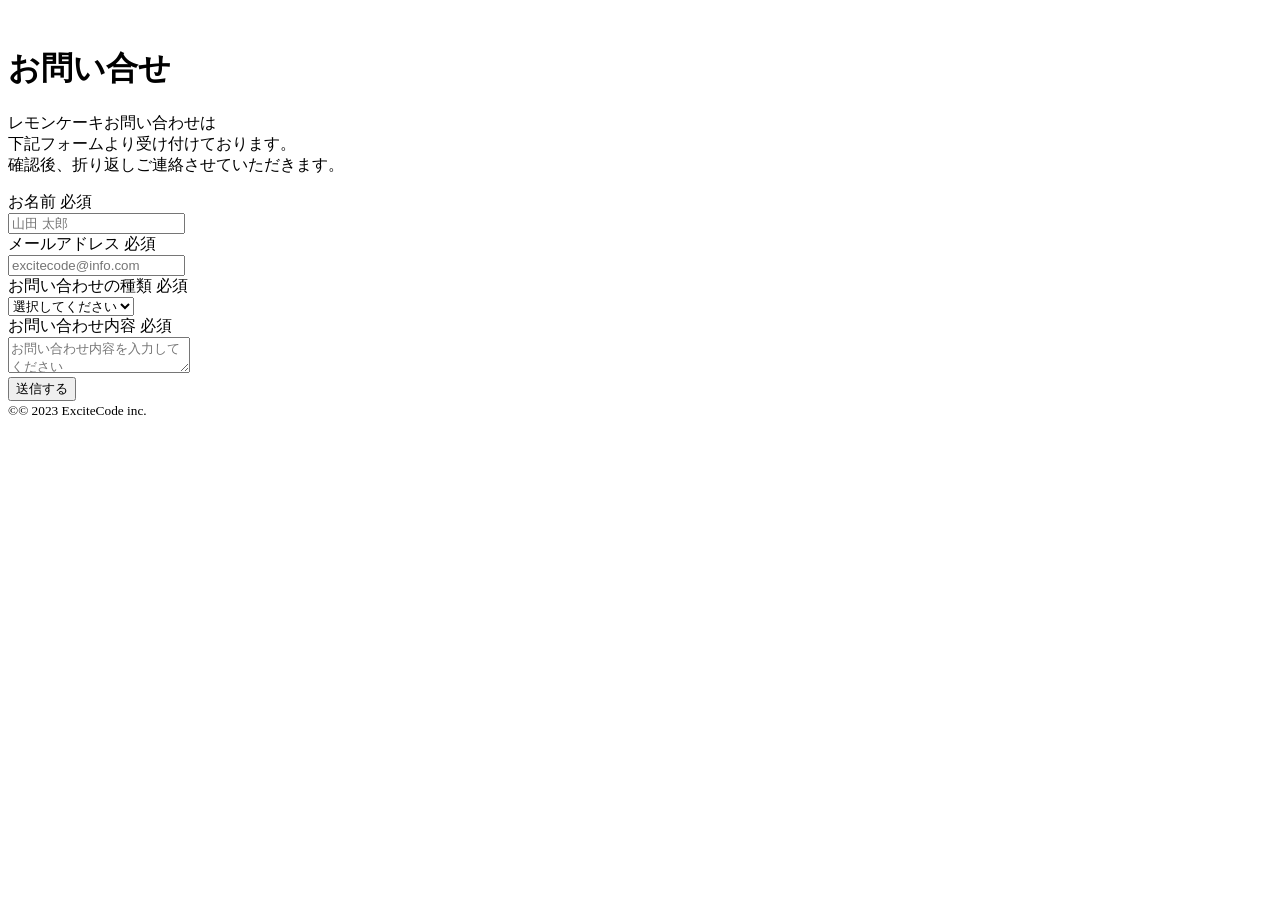
==== index.html @ ee91a526 "3/11" ====
<!DOCTYPE html>
<html lang="ja">
  <head>
    <meta name="robots" content="noindex,nofollow" />
    <meta charset="UTF-8" />
    <meta name="viewport" content="width=device-width,initial-scale=1.0" />
    <meta name="format-detection" content="telephone=no" />
    <!-- meta情報 -->
    <title>レモンケーキ | お問い合わせ</title>
    <meta
      name="description"
      content="お問い合わせはこちらから行うことができます。商品やサービスに関するご質問、ご提案、その他何でもお気軽にご連絡ください。"
    />
    <meta name="keywords" content="" />
    <!-- ogp -->
    <meta property="og:title" content="レモンケーキ | お問い合わせ" />
    <meta property="og:type" content="website" />
    <meta property="og:url" content="http://hogehoge.com/" />
    <meta
      property="og:image"
      content="http://hogehoge.com/images/ogp-img.jpg"
    />
    <meta property="og:site_name" content="Lemon cake" />
    <meta
      property="og:description"
      content="お問い合わせはこちらから行うことができます。商品やサービスに関するご質問、ご提案、その他何でもお気軽にご連絡ください。"
    />
    <meta name="twitter:card" content="summary" />
    <!-- ファビコン -->
    <link rel="icon" href="./images/favicon 2.ico" />

    <!-- Google Fonts -->
    <link rel="preconnect" href="https://fonts.googleapis.com" />
    <link rel="preconnect" href="https://fonts.gstatic.com" crossorigin />
    <link
      href="https://fonts.googleapis.com/css2?family=Noto+Sans+JP:wght@400;500;700&display=swap"
      rel="stylesheet"
    />

    <!-- ファーストビューの背景画像を先に読み込む -->
    <link rel="preload" as="image" href="./images/fv-img.jpg" />
    <link rel="preload" as="image" href="./images/fv-img-sp.jpg" />

    <!-- css -->
    <link rel="stylesheet" href="./sass/style.css" />

    <!-- JavaScript -->
    <script
      src="https://code.jquery.com/jquery-3.6.1.min.js"
      integrity="sha256-o88AwQnZB+VDvE9tvIXrMQaPlFFSUTR+nldQm1LuPXQ="
      crossorigin="anonymous"
      defer
    ></script>
    <script src="/js/script.js" defer></script>
  </head>

  <body>
    <header class="header">
      <img
        src="./images/アイコンlogo.png"
        alt=""
        class="header__logo"
        loading="lazy"
      />
    </header>

    <main>
      <!-- Fv -->
      <div class="fv">
        <h1 class="fv__title">お問い合せ</h1>
      </div>

      <!-- お問い合せ -->
      <div class="contact">
        <div class="contact__inner">
          <p class="contact__text">
            レモンケーキお問い合わせは<br />
            下記フォームより受け付けております。<br />
            確認後、折り返しご連絡させていただきます。
          </p>
         <form class="contact__form">
            <div class="contact__item">
              <div class="contact__label">
                <label for="name" class="contact__label-text">お名前</label>
                <span class="contact__required">必須</span>
              </div>
              <input
                type="text"
                id="name"
                class="contact__input"
                placeholder="山田 太郎"
                required
              />
            </div>
            <div class="contact__item">
              <div class="contact__label">
                <label for="mail" class="contact__label-text"
                  > メールアドレス</label
                >
                <span class="contact__required">必須</span>
              </div>
              <input
                type="email"
                id="mail"
                class="contact__input"
                placeholder="excitecode@info.com"
                required
              />
            </div>
            <div class="contact__item">
              <div class="contact__label">
                <label for="type" class="contact__label-text"
                  >お問い合わせの種類</label
                >
                <span class="contact__required">必須</span>
              </div>
              <div class="contact__select-wrap">
                <select class="contact__select" id="type" required>
                  <option value="">選択してください</option>
                  <option value="資料請求"></option>
                  <option value="サービスについて">サービスについて</option>
                  <option value="その他">その他</option>
                </select>
              </div>
              
            </div>
            <div class="contact__item">
              <div class="contact__label">
                <label for="contents" class="contact__label-text"
                  >お問い合わせ内容</label
                >
                <span class="contact__required">必須</span>
              </div>
              <textarea
                class="contact__textarea"
                id="contents"
                placeholder="お問い合わせ内容を入力してください"
                required
              ></textarea>
            </div>

            <button class="contact__button" type="submit">送信する</button>
          </form>
        </div>
      </div>
    </main>

    <footer class="footer">
      <small class="footer__copyright">©&copy; 2023 ExciteCode inc.</small>
    </footer>
  </body>
</html>
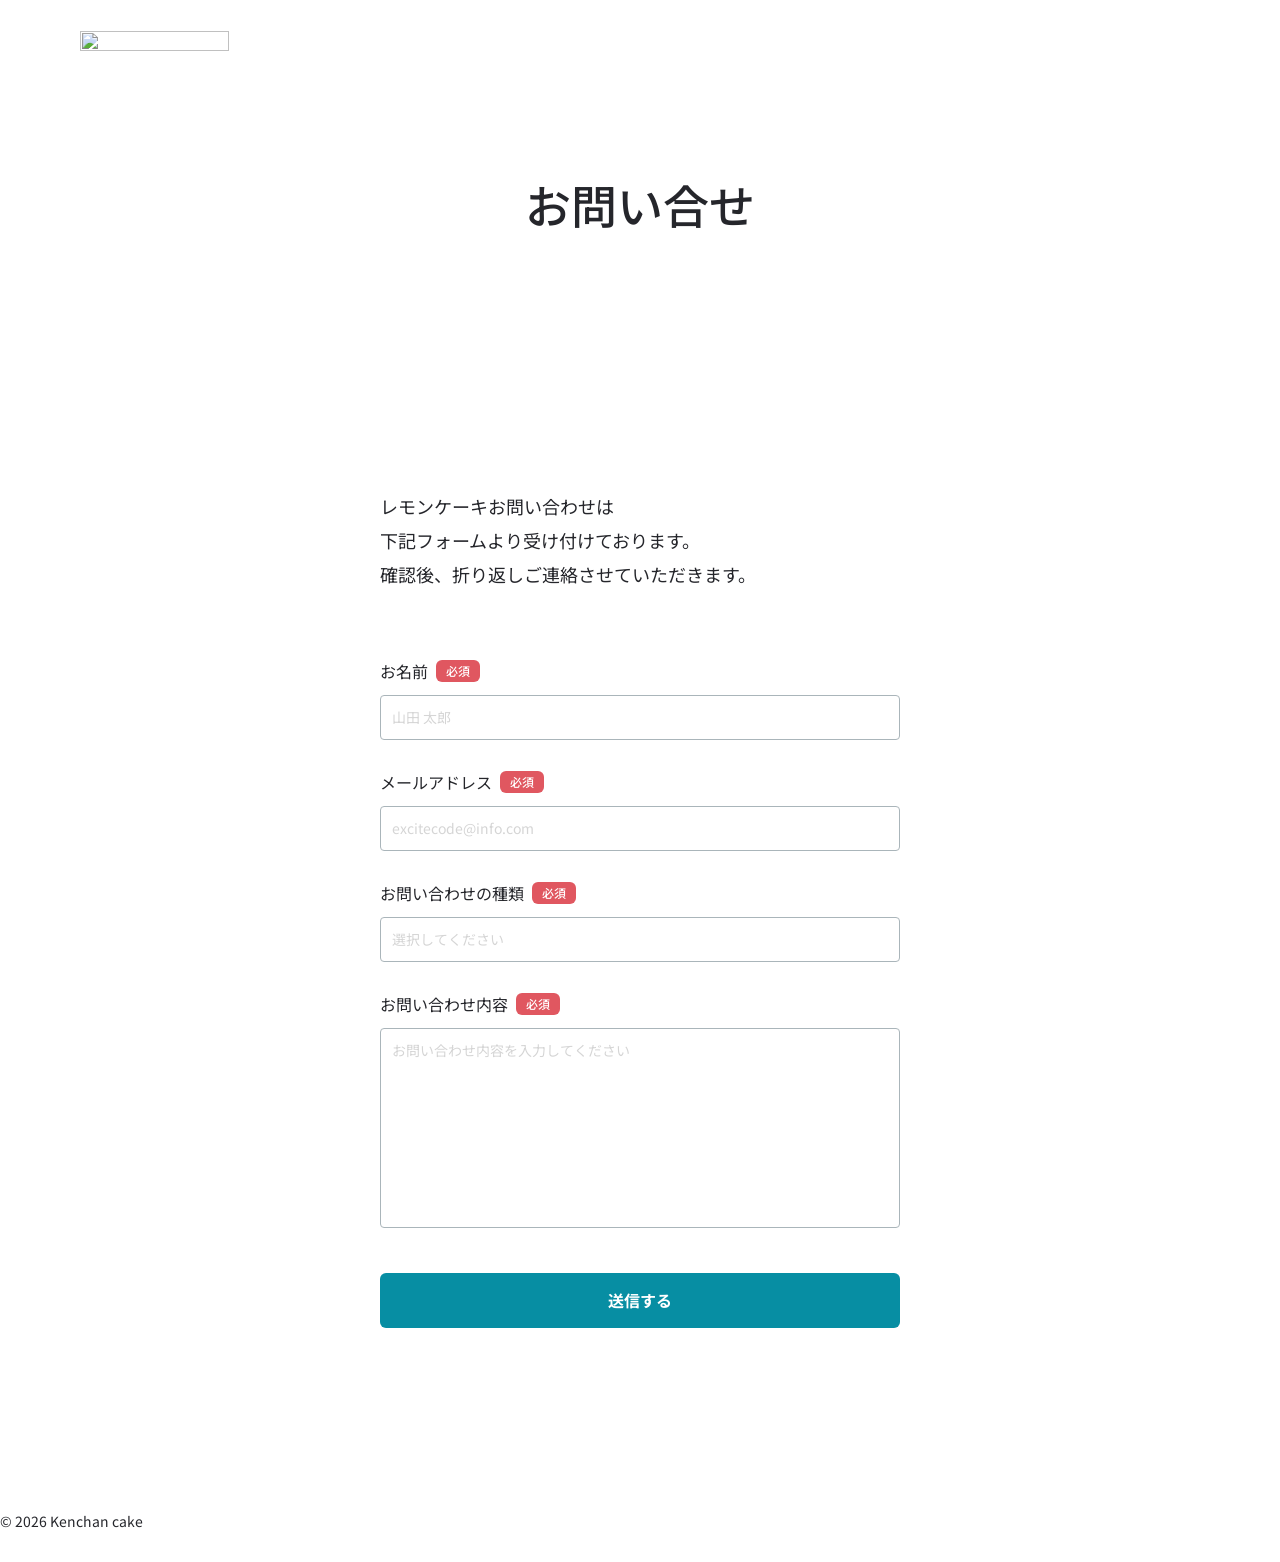
==== commit e9b33e8a: "3/13" ====
--- a/index.html
+++ b/index.html
@@ -146,7 +146,7 @@
     </main>
 
     <footer class="footer">
-      <small class="footer__copyright">©&copy; 2023 ExciteCode inc.</small>
+      <small class="footer__copyright">&copy; 2026 Kenchan cake</small>
     </footer>
   </body>
 </html>
--- a/sass/style.css
+++ b/sass/style.css
@@ -0,0 +1,411 @@
+@charset "UTF-8";
+html {
+  font-size: 16px;
+}
+
+body {
+  font-family: "Noto Sans JP", sans-serif;
+}
+
+a[href^="tel:"] {
+  pointer-events: none;
+}
+@media screen and (max-width: 768px) {
+  a[href^="tel:"] {
+    pointer-events: auto;
+  }
+}
+
+a {
+  transition: opacity 0.3s;
+}
+a:hover {
+  opacity: 0.7;
+}
+
+*,
+*::before,
+*::after {
+  box-sizing: border-box;
+}
+
+/* Remove default padding */
+ul,
+ol {
+  padding: 0;
+}
+
+/* Remove default margin */
+body,
+h1,
+h2,
+h3,
+h4,
+p,
+ul,
+ol,
+figure,
+blockquote,
+dl,
+dd {
+  margin: 0;
+}
+
+/* Set core root defaults */
+html {
+  scroll-behavior: smooth;
+}
+
+/* Set core body defaults */
+body {
+  min-height: 100vh;
+  text-rendering: optimizeSpeed;
+  line-height: 1.5;
+}
+
+/* Remove list styles on ul, ol elements with a class attribute */
+ul,
+ol {
+  list-style: none;
+}
+
+/* A elements that don't have a class get default styles */
+a:not([class]) {
+  -webkit-text-decoration-skip: ink;
+          text-decoration-skip-ink: auto;
+}
+
+a {
+  text-decoration: none;
+}
+
+/* Make images easier to work with */
+img {
+  max-width: 100%;
+  display: block;
+  width: 100%;
+}
+
+/* Natural flow and rhythm in articles by default */
+article > * + * {
+  margin-top: 1em;
+}
+
+/* Inherit fonts for inputs and buttons */
+input,
+button,
+textarea,
+select {
+  font: inherit;
+}
+
+/* Blur images when they have no alt attribute */
+img:not([alt]) {
+  filter: blur(10px);
+}
+
+/* フォームリセット */
+input,
+button,
+select,
+textarea {
+  -webkit-appearance: none;
+  -moz-appearance: none;
+  appearance: none;
+  background: transparent;
+  border: none;
+  border-radius: 0;
+  font: inherit;
+  outline: none;
+}
+
+textarea {
+  resize: vertical;
+}
+
+input[type=checkbox],
+input[type=radio] {
+  display: none;
+}
+
+input[type=submit],
+input[type=button],
+label,
+button,
+select {
+  cursor: pointer;
+}
+
+select::-ms-expand {
+  display: none;
+}
+
+.header {
+  position: absolute;
+  top: 0;
+  left: 0;
+  width: 100%;
+  padding: 31px 0 0 80px;
+}
+@media screen and (max-width: 768px) {
+  .header {
+    padding: 19px 0 0 10px;
+  }
+}
+
+.header__logo {
+  width: 149px;
+  aspect-ratio: 149/26;
+}
+@media screen and (max-width: 768px) {
+  .header__logo {
+    width: 103px;
+  }
+}
+
+.fv {
+  background-image: url(../images/FV-img.jpg);
+  background-size: contain;
+  aspect-ratio: 1440/460;
+  display: flex;
+  justify-content: center;
+  align-items: center;
+}
+@media screen and (max-width: 768px) {
+  .fv {
+    background-image: url(../images/FVimg-sp.jpg);
+    aspect-ratio: 375/360;
+  }
+}
+
+.fv__title {
+  font-size: 46px;
+  font-weight: 500;
+  color: #25262B;
+}
+@media screen and (max-width: 768px) {
+  .fv__title {
+    font-size: 28px;
+  }
+}
+
+.contact {
+  padding: 80px 0 180px;
+}
+@media screen and (max-width: 768px) {
+  .contact {
+    padding: 40px 0 80px;
+  }
+}
+
+.contact__inner {
+  max-width: 592px;
+  padding: 0 36px;
+  margin-inline: auto;
+}
+
+.contact__text {
+  font-size: 18px;
+  line-height: 1.889;
+  color: #25262B;
+}
+@media screen and (max-width: 768px) {
+  .contact__text {
+    font-size: 14px;
+  }
+}
+
+.contact__form {
+  margin-top: 68px;
+}
+@media screen and (max-width: 768px) {
+  .contact__form {
+    margin-top: 47px;
+  }
+}
+
+.contact__item:not(:first-child) {
+  margin-top: 30px;
+}
+@media screen and (max-width: 768px) {
+  .contact__item:not(:first-child) {
+    margin-top: 29px;
+  }
+}
+
+.contact__label {
+  display: flex;
+  align-items: center;
+}
+
+.contact__label-text {
+  font-size: 16px;
+  color: #25262B;
+}
+@media screen and (max-width: 768px) {
+  .contact__label-text {
+    font-size: 14px;
+  }
+}
+
+.contact__required {
+  font-size: 12px;
+  font-weight: 500;
+  color: #fff;
+  border-radius: 6px;
+  background-color: #E05760;
+  padding: 2px 10px;
+  margin-left: 8px;
+}
+@media screen and (max-width: 768px) {
+  .contact__required {
+    font-size: 10px;
+  }
+}
+
+.contact__input,
+.contact__select {
+  font-size: 14px;
+  color: #25262B;
+  border-radius: 4px;
+  border: 1px solid #AAB5BA;
+  margin-top: 12px;
+  padding: 11px;
+  width: 100%;
+}
+@media screen and (max-width: 768px) {
+  .contact__input,
+  .contact__select {
+    font-size: 13px;
+    padding: 8px;
+  }
+}
+
+.contact__select-wrap {
+  position: relative;
+}
+
+.contact__select-wrap::after {
+  position: absolute;
+  content: url(../images/icon-arrow.svg);
+  top: 19px;
+  right: 11px;
+}
+@media screen and (max-width: 768px) {
+  .contact__select-wrap::after {
+    top: 15px;
+    right: 8px;
+  }
+}
+
+.contact__textarea {
+  font-size: 14px;
+  color: #25262B;
+  border: 1px solid #AAB5BA;
+  border-radius: 4px;
+  width: 100%;
+  height: 200px;
+  margin-top: 12px;
+  padding: 11px;
+  resize: none;
+}
+@media screen and (max-width: 768px) {
+  .contact__textarea {
+    font-size: 13px;
+    padding: 8px;
+    height: 146px;
+  }
+}
+
+.contact__input::-moz-placeholder, .contact__textarea::-moz-placeholder {
+  font-size: 14px;
+  color: #D5D5D5;
+}
+
+.contact__input::placeholder,
+.contact__textarea::placeholder {
+  font-size: 14px;
+  color: #D5D5D5;
+}
+@media screen and (max-width: 768px) {
+  .contact__input::-moz-placeholder, .contact__textarea::-moz-placeholder {
+    font-size: 13px;
+  }
+  .contact__input::placeholder,
+  .contact__textarea::placeholder {
+    font-size: 13px;
+  }
+}
+
+.contact__select:invalid {
+  color: #D5D5D5;
+}
+@media screen and (max-width: 768px) {
+  .contact__select:invalid {
+    font-size: 13px;
+  }
+}
+
+.contact__button {
+  font-size: 16px;
+  font-weight: 700;
+  border-radius: 6px;
+  background-color: #078EA3;
+  color: #fff;
+  padding: 15.5px 12px;
+  margin-top: 40px;
+  width: 100%;
+  transition: background-color 0.3s;
+}
+@media screen and (max-width: 768px) {
+  .contact__button {
+    font-size: 14px;
+    margin-top: 24px;
+    padding: 13px 12px;
+  }
+}
+.contact__button:hover {
+  background-color: #4DB2C1;
+}
+
+.contact__button {
+  font-size: 16px;
+  font-weight: 700;
+  border-radius: 6px;
+  background-color: #078EA3;
+  color: #fff;
+  padding: 15.5px 12px;
+  margin-top: 40px;
+  width: 100%;
+  transition: background-color 0.3s;
+}
+@media screen and (max-width: 768px) {
+  .contact__button {
+    font-size: 14px;
+    margin-top: 24px;
+    padding: 13px 12px;
+  }
+}
+.contact__button:hover {
+  background-color: #4DB2C1;
+}
+
+.footer {
+  padding-bottom: 30px;
+}
+@media screen and (max-width: 768px) {
+  .footer {
+    padding-bottom: 20px;
+  }
+}
+
+.footer__copyright {
+  font-size: 14px;
+  color: #25262B;
+  text-align: center;
+}
+@media screen and (max-width: 768px) {
+  .footer__copyright {
+    font-size: 12px;
+  }
+}/*# sourceMappingURL=style.css.map */
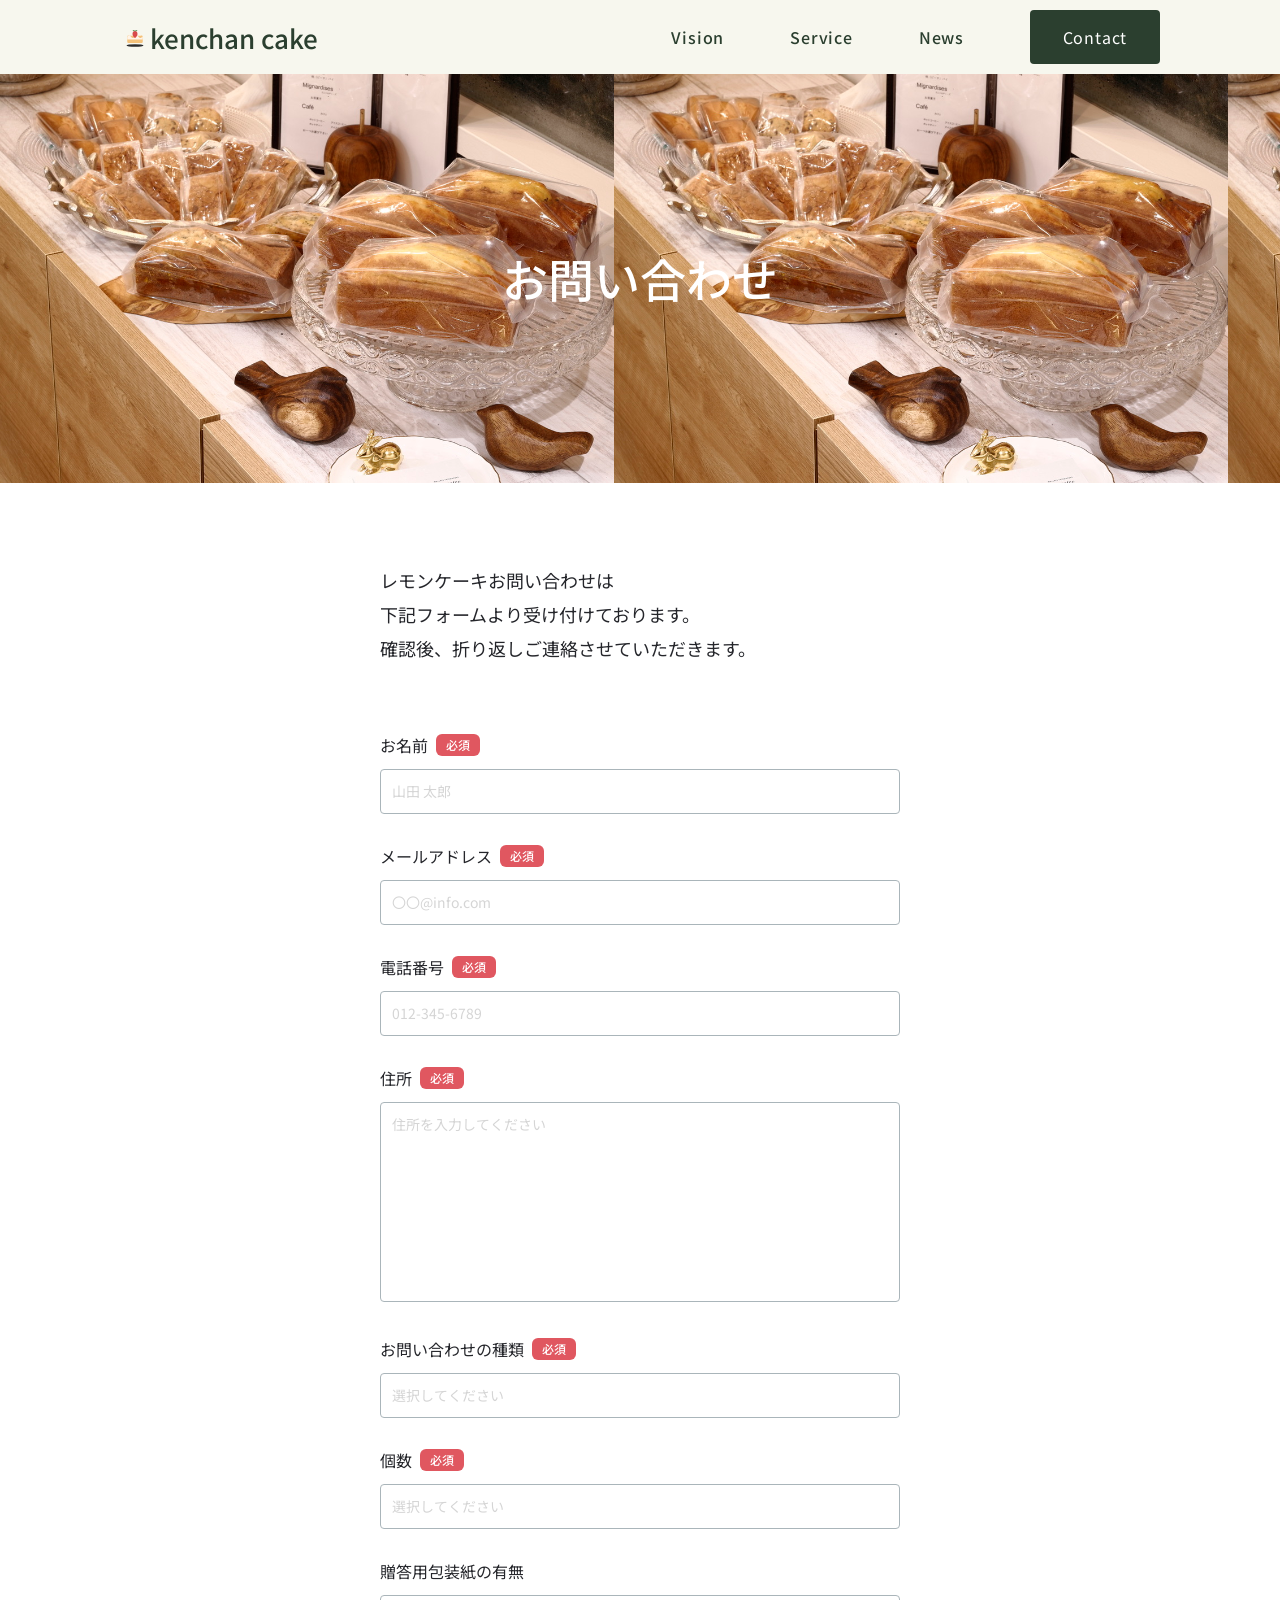
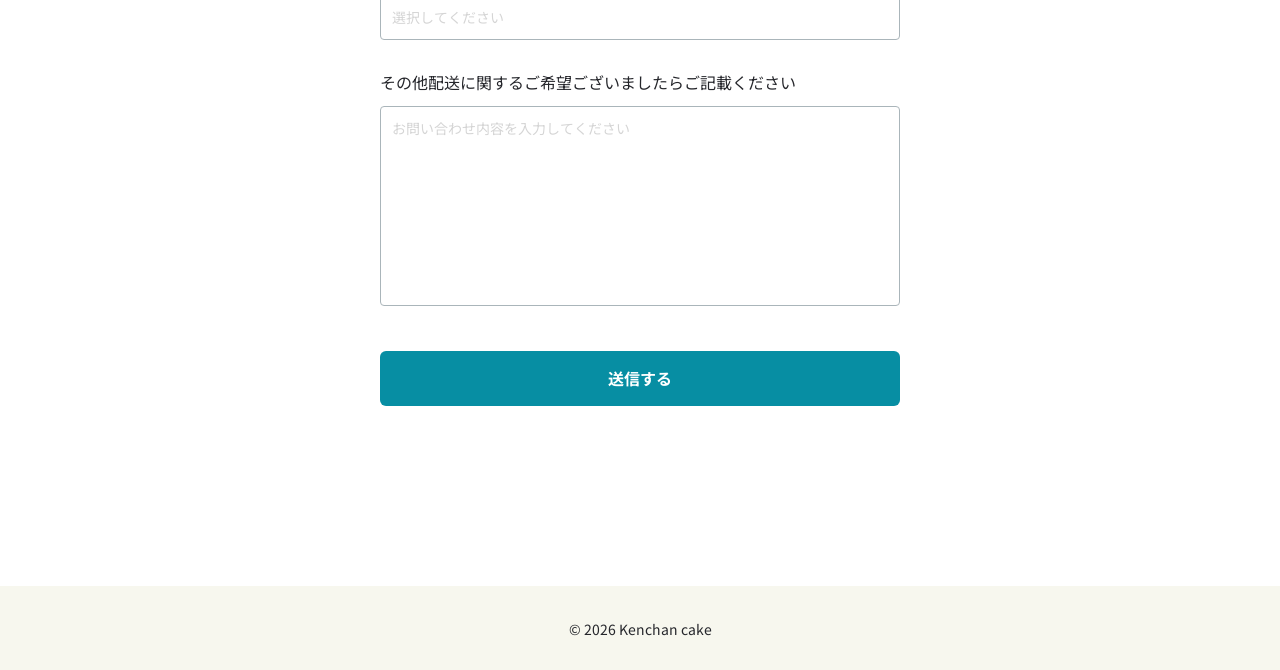
==== commit 97621861: "3/13" ====
--- a/index.html
+++ b/index.html
@@ -55,19 +55,59 @@
   </head>
 
   <body>
-    <header class="header">
-      <img
-        src="./images/アイコンlogo.png"
+    <header class="header js-header">
+       <div class="header__inner">
+         <img
+        src="./images/logo.svg"
         alt=""
         class="header__logo"
         loading="lazy"
       />
+        <h1 class="header__name">kenchan cake</h1>
+        <nav class="header__nav md-none">
+          <ul class="header__items">
+            <li class="header__item">
+              <a href="#vision" class="header__link">Vision</a>
+            </li>
+            <li class="header__item">
+              <a href="#service" class="header__link">Service</a>
+            </li>
+            <li class="header__item">
+              <a href="#news" class="header__link">News</a>
+            </li>
+          </ul>
+        </nav>
+        <a href="#contact" class="header__contact contact-button md-none">Contact</a>
+      </div>
     </header>
+
+    <div class="hamburger js-hamburger md-show">
+      <span></span>
+      <span></span>
+      <span></span>
+    </div>
+
+    <div class="drawer-menu js-drawer">
+      <div class="drawer-menu__inner">
+        <ul class="drawer-menu__items">
+          <li class="drawer-menu__item">
+            <a href="#vision" class="drawer-menu__link">Vision</a>
+          </li>
+          <li class="drawer-menu__item">
+            <a href="#service" class="drawer-menu__link">Service</a>
+          </li>
+          <li class="drawer-menu__item">
+            <a href="#news" class="drawer-menu__link">News</a>
+          </li>
+        </ul>
+        <a href="#contact" class="drawer-menu__contact contact-button">Contact</a>
+      </div>
+    </div>
 
     <main>
       <!-- Fv -->
       <div class="fv">
-        <h1 class="fv__title">お問い合せ</h1>
+        <h1 class="fv__title">お問い合わせ</h1>
       </div>
 
       <!-- お問い合せ -->
@@ -78,7 +118,7 @@
             下記フォームより受け付けております。<br />
             確認後、折り返しご連絡させていただきます。
           </p>
-         <form class="contact__form">
+          <form class="contact__form">
             <div class="contact__item">
               <div class="contact__label">
                 <label for="name" class="contact__label-text">お名前</label>
@@ -103,10 +143,41 @@
                 type="email"
                 id="mail"
                 class="contact__input"
-                placeholder="excitecode@info.com"
+                placeholder="〇〇@info.com"
                 required
               />
             </div>
+            <div class="contact__item">
+              <div class="contact__label">
+                <label for="mail" class="contact__label-text"
+                  > 電話番号</label
+                >
+                <span class="contact__required">必須</span>
+              </div>
+              <input
+                type="tel"
+                id="tel"
+                class="contact__input"
+                placeholder="012-345-6789"
+                required
+              />
+            </div>
+
+            <div class="contact__item">
+              <div class="contact__label">
+                <label for="contents" class="contact__label-text"
+                  >住所</label
+                >
+                <span class="contact__required">必須</span>
+              </div>
+              <textarea
+                class="contact__textarea"
+                id="contents"
+                placeholder="住所を入力してください"
+                required
+              ></textarea>
+            </div>
+
             <div class="contact__item">
               <div class="contact__label">
                 <label for="type" class="contact__label-text"
@@ -117,19 +188,58 @@
               <div class="contact__select-wrap">
                 <select class="contact__select" id="type" required>
                   <option value="">選択してください</option>
-                  <option value="資料請求"></option>
-                  <option value="サービスについて">サービスについて</option>
+                  <option value="レモンケーキのご注文">レモンケーキのご注文</option>
+                  <option value="他のお菓子について">他のお菓子について</option>
                   <option value="その他">その他</option>
                 </select>
               </div>
-              
-            </div>
+            </div>
+
+            <div class="contact__item">
+              <div class="contact__label">
+                <label for="type" class="contact__label-text"
+                  >個数</label
+                >
+                <span class="contact__required">必須</span>
+              </div>
+              <div class="contact__select-wrap">
+                <select class="contact__select" id="type" required>
+                  <option value="">選択してください</option>
+                  <option value="1">1</option>
+                  <option value="2">2</option>
+                  <option value="3">3</option>
+                  <option value="4">4</option>
+                  <option value="5">5</option>
+                  <option value="6">6</option>
+                  <option value="7">7</option>
+                  <option value="その他">その他</option>
+                </select>
+              </div>
+            </div>
+
+            <div class="contact__item">
+              <div class="contact__label">
+                <label for="type" class="contact__label-text"
+                  >贈答用包装紙の有無</label
+                >
+                <!-- <span class="contact__required">必須</span> -->
+              </div>
+              <div class="contact__select-wrap">
+                <select class="contact__select" id="type" required>
+                  <option value="">選択してください</option>
+                  <option value="のし紙">のし紙</option>
+                  <option value="包装紙">包装紙</option>
+                  <option value="包装紙・リボン">包装紙・リボン</option>
+                  <option value="その他">その他</option>
+                </select>
+              </div>
+            </div>
+
             <div class="contact__item">
               <div class="contact__label">
                 <label for="contents" class="contact__label-text"
-                  >お問い合わせ内容</label
-                >
-                <span class="contact__required">必須</span>
+                  >その他配送に関するご希望ございましたらご記載ください</label
+                >
               </div>
               <textarea
                 class="contact__textarea"
--- a/sass/style.css
+++ b/sass/style.css
@@ -140,29 +140,201 @@
   display: none;
 }
 
-.header {
+/* .header {
+  background-color: #eadd29;
   position: absolute;
   top: 0;
   left: 0;
   width: 100%;
   padding: 31px 0 0 80px;
-}
-@media screen and (max-width: 768px) {
+} */
+/* @media screen and (max-width: 768px) {
   .header {
     padding: 19px 0 0 10px;
   }
-}
+} */
 
 .header__logo {
-  width: 149px;
-  aspect-ratio: 149/26;
-}
-@media screen and (max-width: 768px) {
+  /* width: 250px; */
+  width: 30px;
+  /* aspect-ratio: 42/9; */
+}
+/* @media screen and (max-width: 768px) {
   .header__logo {
     width: 103px;
   }
-}
-
+} */
+
+.header {
+  position: fixed;
+  z-index: 1000;
+  top: 0;
+  left: 0;
+  width: 100%;
+  height: 74px;
+  background-color: #F7F7EE;
+}
+
+.header__inner {
+  display: flex;
+  align-items: center;
+  padding: 0 120px;
+  height: inherit;
+}
+@media screen and (max-width: 1024px) {
+  .header__inner {
+    padding: 0 25px;
+  }
+}
+@media screen and (max-width: 768px) {
+  .header__inner {
+    padding: 0 15px;
+  }
+}
+
+.header__name {
+  font-size: 26px;
+  font-weight: 500;
+  display: flex;
+  align-items: center;
+  margin-right: auto;
+  height: inherit;
+  color: #2B3F2F;
+}
+@media screen and (max-width: 768px) {
+  .header__name {
+    font-size: 24px;
+  }
+}
+
+.header__nav {
+  height: inherit;
+}
+
+.header__items {
+  display: flex;
+  align-items: center;
+  height: inherit;
+}
+
+.header__item {
+  height: inherit;
+}
+
+.header__item:not(:first-child) {
+  margin-left: 66px;
+}
+
+.header__link {
+  font-size: 16px;
+  font-weight: 500;
+  letter-spacing: 0.05em;
+  display: flex;
+  align-items: center;
+  color: #2B3F2F;
+  height: inherit;
+}
+
+.header__contact {
+  margin-left: 66px;
+}
+
+.hamburger {
+  position: fixed;
+  z-index: 9999;
+  top: 30px;
+  right: 15px;
+  width: 25px;
+  height: 16px;
+  cursor: pointer;
+}
+
+.hamburger.is-active {
+  right: 20px;
+}
+
+.hamburger span {
+  position: absolute;
+  left: 0;
+  display: inline-block;
+  width: 100%;
+  height: 2px;
+  transition: transform 0.3s;
+  background-color: #2B3F2F;
+}
+
+.hamburger span:first-child {
+  top: 0;
+}
+
+.hamburger span:nth-child(2) {
+  top: 8px;
+  transition: opacity 0.3s;
+}
+
+.hamburger span:last-child {
+  top: 16px;
+}
+
+.hamburger.is-active span:first-child {
+  top: 15px;
+  transform: rotate(-45deg);
+}
+
+.hamburger.is-active span:nth-child(2) {
+  opacity: 0;
+}
+
+.hamburger.is-active span:last-child {
+  top: 15px;
+  transform: rotate(45deg);
+}
+
+.drawer-menu {
+  position: absolute;
+  z-index: 5000;
+  top: 0;
+  left: 0;
+  display: none;
+  width: 100%;
+  height: 100vh;
+  background-color: #F7F7EE;
+}
+
+.drawer-menu__inner {
+  display: flex;
+  flex-direction: column;
+  align-items: center;
+  justify-content: center;
+  width: 100%;
+  height: inherit;
+}
+
+.drawer-menu__items {
+  display: flex;
+  align-items: center;
+  flex-direction: column;
+}
+
+.drawer-menu__item {
+  display: inline-block;
+}
+
+.drawer-menu__item:not(:first-child) {
+  margin-top: 50px;
+}
+
+.drawer-menu__link {
+  font-size: 16px;
+  letter-spacing: 0.05em;
+  font-weight: 500;
+  line-height: 1.875;
+  color: #2B3F2F;
+}
+
+.drawer-menu__contact {
+  margin-top: 48px;
+}
 .fv {
   background-image: url(../images/FV-img.jpg);
   background-size: contain;
@@ -174,6 +346,7 @@
 @media screen and (max-width: 768px) {
   .fv {
     background-image: url(../images/FVimg-sp.jpg);
+    background-size: cover;
     aspect-ratio: 375/360;
   }
 }
@@ -181,7 +354,7 @@
 .fv__title {
   font-size: 46px;
   font-weight: 500;
-  color: #25262B;
+  color: #fff;
 }
 @media screen and (max-width: 768px) {
   .fv__title {
@@ -391,13 +564,15 @@
 }
 
 .footer {
-  padding-bottom: 30px;
-}
-@media screen and (max-width: 768px) {
+  background-color: #F7F7EE;
+  padding: 30px;
+  text-align: center;
+}
+/* @media screen and (max-width: 768px) {
   .footer {
     padding-bottom: 20px;
   }
-}
+} */
 
 .footer__copyright {
   font-size: 14px;
@@ -408,4 +583,119 @@
   .footer__copyright {
     font-size: 12px;
   }
+}/*# sourceMappingURL=style.css.map */
+
+.inner {
+  width: 100%;
+  max-width: 1080px;
+  margin-right: auto;
+  margin-left: auto;
+  padding-right: 25px;
+  padding-left: 25px;
+}
+@media screen and (max-width: 768px) {
+  .inner {
+    padding-right: 15px;
+    padding-left: 15px;
+  }
+}
+
+.heading {
+  position: relative;
+  font-size: 36px;
+  font-weight: 500;
+  padding-bottom: 17px;
+  letter-spacing: 0.05em;
+  color: #2B3F2F;
+}
+
+.heading::after {
+  position: absolute;
+  bottom: 0;
+  left: 0;
+  width: 34px;
+  height: 4px;
+  content: "";
+  border-radius: 2px;
+  background-color: #2B3F2F;
+}
+
+.heading.heading--center {
+  text-align: center;
+}
+@media screen and (max-width: 768px) {
+  .heading.heading--center {
+    text-align: left;
+  }
+}
+
+.heading.heading--center::after {
+  left: 50%;
+  transform: translateX(-50%);
+}
+@media screen and (max-width: 768px) {
+  .heading.heading--center::after {
+    left: 0;
+    transform: translateX(0);
+  }
+}
+
+.text {
+  font-size: 16px;
+  letter-spacing: 0.05em;
+  font-weight: 500;
+  line-height: 1.875;
+  color: #2B3F2F;
+}
+
+.text.text--large {
+  font-size: 24px;
+  line-height: 1.833;
+}
+@media screen and (max-width: 768px) {
+  .text.text--large {
+    font-size: 20px;
+  }
+}
+
+.contact-button {
+  display: flex;
+  align-items: center;
+  justify-content: center;
+  width: 130px;
+  padding: 15px;
+  letter-spacing: 0.05em;
+  color: #fff;
+  border-radius: 4px;
+  background-color: #2B3F2F;
+  transition: background-color 0.3;
+}
+.contact-button:hover {
+  opacity: 1;
+  background-color: #4D6452;
+}
+
+.contact-button.contact-button--wide {
+  font-size: 20px;
+  width: 220px;
+}
+@media screen and (max-width: 768px) {
+  .contact-button.contact-button--wide {
+    font-size: 16px;
+  }
+}
+
+@media screen and (max-width: 768px) {
+  .md-none {
+    display: none;
+  }
+}
+
+.md-show {
+  display: none;
+}
+@media screen and (max-width: 768px) {
+  .md-show {
+    display: block;
+  }
 }/*# sourceMappingURL=style.css.map */
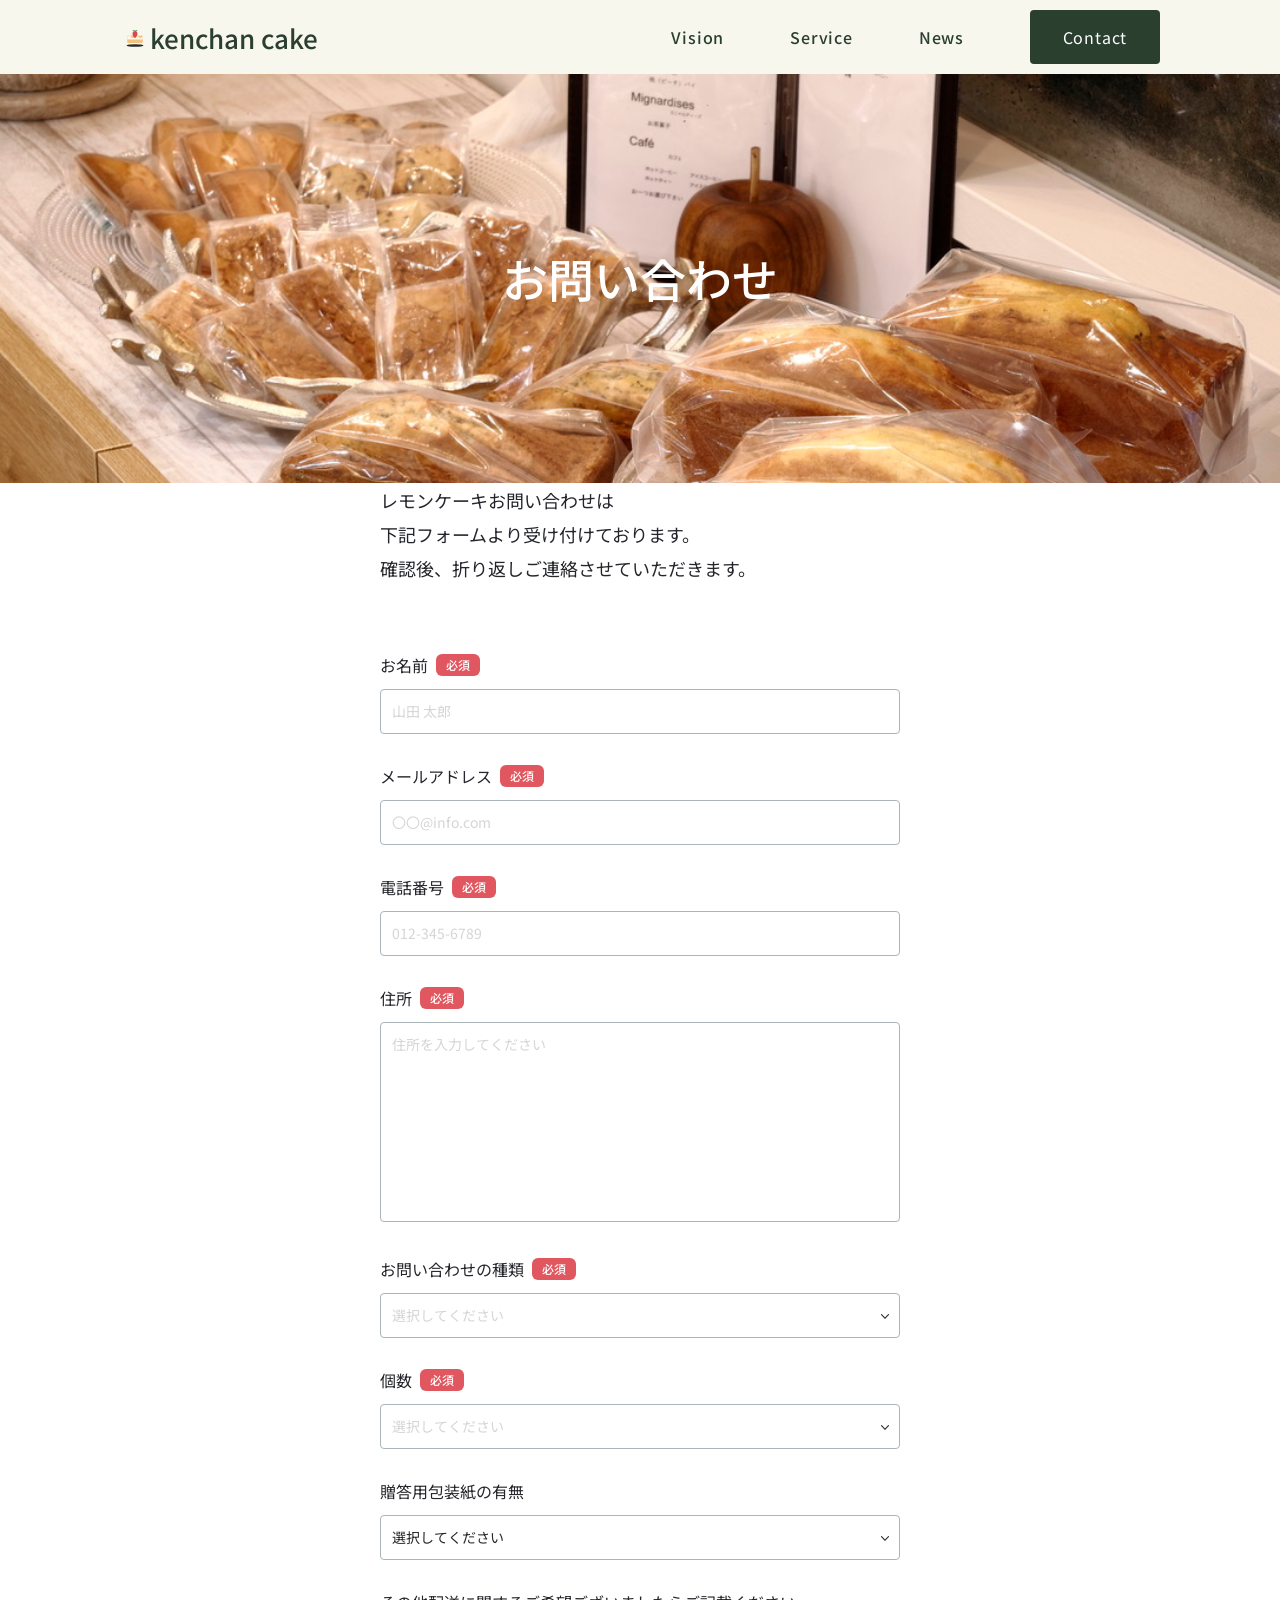
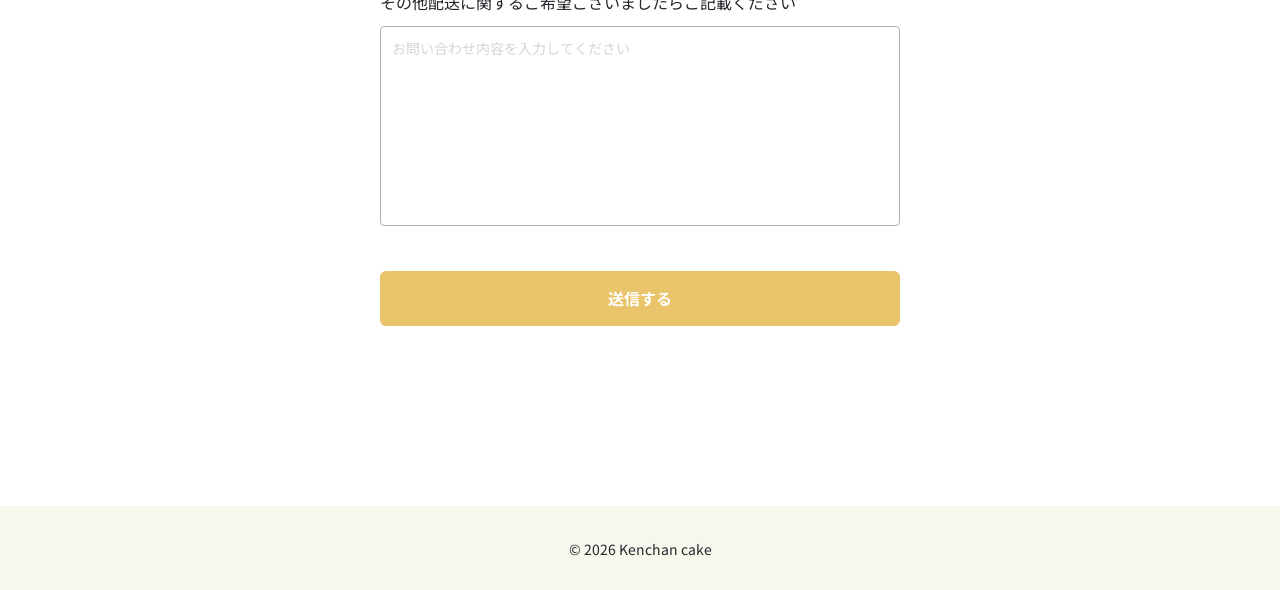
==== commit 1800fca9: "3/14" ====
--- a/index.html
+++ b/index.html
@@ -15,10 +15,10 @@
     <!-- ogp -->
     <meta property="og:title" content="レモンケーキ | お問い合わせ" />
     <meta property="og:type" content="website" />
-    <meta property="og:url" content="http://hogehoge.com/" />
+    <meta property="og:url" content="https://contact-form-kenchan-cake.vercel.app/" />
     <meta
       property="og:image"
-      content="http://hogehoge.com/images/ogp-img.jpg"
+      content="https://contact-form-kenchan-cake.vercel.app/images/ogp-img.jpg"
     />
     <meta property="og:site_name" content="Lemon cake" />
     <meta
@@ -27,7 +27,7 @@
     />
     <meta name="twitter:card" content="summary" />
     <!-- ファビコン -->
-    <link rel="icon" href="./images/favicon 2.ico" />
+    <link rel="icon" href="./images/logo.svg" />
 
     <!-- Google Fonts -->
     <link rel="preconnect" href="https://fonts.googleapis.com" />
@@ -118,7 +118,7 @@
             下記フォームより受け付けております。<br />
             確認後、折り返しご連絡させていただきます。
           </p>
-          <form class="contact__form">
+          <form class="contact__form" action="confirm.html" method="get">
             <div class="contact__item">
               <div class="contact__label">
                 <label for="name" class="contact__label-text">お名前</label>
@@ -127,6 +127,7 @@
               <input
                 type="text"
                 id="name"
+                name="name"
                 class="contact__input"
                 placeholder="山田 太郎"
                 required
@@ -142,6 +143,7 @@
               <input
                 type="email"
                 id="mail"
+                name="email"
                 class="contact__input"
                 placeholder="〇〇@info.com"
                 required
@@ -157,6 +159,7 @@
               <input
                 type="tel"
                 id="tel"
+                name="tel"
                 class="contact__input"
                 placeholder="012-345-6789"
                 required
@@ -173,6 +176,7 @@
               <textarea
                 class="contact__textarea"
                 id="contents"
+                name="contents"
                 placeholder="住所を入力してください"
                 required
               ></textarea>
@@ -203,7 +207,7 @@
                 <span class="contact__required">必須</span>
               </div>
               <div class="contact__select-wrap">
-                <select class="contact__select" id="type" required>
+                <select class="contact__select" id="type" name="type" required>
                   <option value="">選択してください</option>
                   <option value="1">1</option>
                   <option value="2">2</option>
@@ -225,7 +229,7 @@
                 <!-- <span class="contact__required">必須</span> -->
               </div>
               <div class="contact__select-wrap">
-                <select class="contact__select" id="type" required>
+                <select class="contact__select" id="type" name="type" >
                   <option value="">選択してください</option>
                   <option value="のし紙">のし紙</option>
                   <option value="包装紙">包装紙</option>
@@ -245,11 +249,10 @@
                 class="contact__textarea"
                 id="contents"
                 placeholder="お問い合わせ内容を入力してください"
-                required
               ></textarea>
             </div>
 
-            <button class="contact__button" type="submit">送信する</button>
+            <button class="contact__button" type="submit" >送信する</button>
           </form>
         </div>
       </div>
--- a/sass/style.css
+++ b/sass/style.css
@@ -72,7 +72,7 @@
 /* A elements that don't have a class get default styles */
 a:not([class]) {
   -webkit-text-decoration-skip: ink;
-          text-decoration-skip-ink: auto;
+  text-decoration-skip-ink: auto;
 }
 
 a {
@@ -123,13 +123,13 @@
   resize: vertical;
 }
 
-input[type=checkbox],
-input[type=radio] {
+input[type="checkbox"],
+input[type="radio"] {
   display: none;
 }
 
-input[type=submit],
-input[type=button],
+input[type="submit"],
+input[type="button"],
 label,
 button,
 select {
@@ -172,7 +172,7 @@
   left: 0;
   width: 100%;
   height: 74px;
-  background-color: #F7F7EE;
+  background-color: #f7f7ee;
 }
 
 .header__inner {
@@ -199,7 +199,7 @@
   align-items: center;
   margin-right: auto;
   height: inherit;
-  color: #2B3F2F;
+  color: #2b3f2f;
 }
 @media screen and (max-width: 768px) {
   .header__name {
@@ -231,7 +231,7 @@
   letter-spacing: 0.05em;
   display: flex;
   align-items: center;
-  color: #2B3F2F;
+  color: #2b3f2f;
   height: inherit;
 }
 
@@ -260,7 +260,7 @@
   width: 100%;
   height: 2px;
   transition: transform 0.3s;
-  background-color: #2B3F2F;
+  background-color: #2b3f2f;
 }
 
 .hamburger span:first-child {
@@ -298,7 +298,7 @@
   display: none;
   width: 100%;
   height: 100vh;
-  background-color: #F7F7EE;
+  background-color: #f7f7ee;
 }
 
 .drawer-menu__inner {
@@ -329,7 +329,7 @@
   letter-spacing: 0.05em;
   font-weight: 500;
   line-height: 1.875;
-  color: #2B3F2F;
+  color: #2b3f2f;
 }
 
 .drawer-menu__contact {
@@ -337,7 +337,7 @@
 }
 .fv {
   background-image: url(../images/FV-img.jpg);
-  background-size: contain;
+  background-size: cover;
   aspect-ratio: 1440/460;
   display: flex;
   justify-content: center;
@@ -347,7 +347,8 @@
   .fv {
     background-image: url(../images/FVimg-sp.jpg);
     background-size: cover;
-    aspect-ratio: 375/360;
+    background-position: center;
+    aspect-ratio: 280/80;
   }
 }
 
@@ -363,7 +364,7 @@
 }
 
 .contact {
-  padding: 80px 0 180px;
+  padding: 0px 0 180px;
 }
 @media screen and (max-width: 768px) {
   .contact {
@@ -380,7 +381,7 @@
 .contact__text {
   font-size: 18px;
   line-height: 1.889;
-  color: #25262B;
+  color: #25262b;
 }
 @media screen and (max-width: 768px) {
   .contact__text {
@@ -413,7 +414,7 @@
 
 .contact__label-text {
   font-size: 16px;
-  color: #25262B;
+  color: #25262b;
 }
 @media screen and (max-width: 768px) {
   .contact__label-text {
@@ -426,7 +427,7 @@
   font-weight: 500;
   color: #fff;
   border-radius: 6px;
-  background-color: #E05760;
+  background-color: #e05760;
   padding: 2px 10px;
   margin-left: 8px;
 }
@@ -439,9 +440,9 @@
 .contact__input,
 .contact__select {
   font-size: 14px;
-  color: #25262B;
+  color: #25262b;
   border-radius: 4px;
-  border: 1px solid #AAB5BA;
+  border: 1px solid #aab5ba;
   margin-top: 12px;
   padding: 11px;
   width: 100%;
@@ -473,8 +474,8 @@
 
 .contact__textarea {
   font-size: 14px;
-  color: #25262B;
-  border: 1px solid #AAB5BA;
+  color: #25262b;
+  border: 1px solid #aab5ba;
   border-radius: 4px;
   width: 100%;
   height: 200px;
@@ -490,18 +491,20 @@
   }
 }
 
-.contact__input::-moz-placeholder, .contact__textarea::-moz-placeholder {
+.contact__input::-moz-placeholder,
+.contact__textarea::-moz-placeholder {
   font-size: 14px;
-  color: #D5D5D5;
+  color: #d5d5d5;
 }
 
 .contact__input::placeholder,
 .contact__textarea::placeholder {
   font-size: 14px;
-  color: #D5D5D5;
-}
-@media screen and (max-width: 768px) {
-  .contact__input::-moz-placeholder, .contact__textarea::-moz-placeholder {
+  color: #d5d5d5;
+}
+@media screen and (max-width: 768px) {
+  .contact__input::-moz-placeholder,
+  .contact__textarea::-moz-placeholder {
     font-size: 13px;
   }
   .contact__input::placeholder,
@@ -511,7 +514,7 @@
 }
 
 .contact__select:invalid {
-  color: #D5D5D5;
+  color: #d5d5d5;
 }
 @media screen and (max-width: 768px) {
   .contact__select:invalid {
@@ -523,7 +526,7 @@
   font-size: 16px;
   font-weight: 700;
   border-radius: 6px;
-  background-color: #078EA3;
+  background-color: #e9c46a;
   color: #fff;
   padding: 15.5px 12px;
   margin-top: 40px;
@@ -538,20 +541,9 @@
   }
 }
 .contact__button:hover {
-  background-color: #4DB2C1;
-}
-
-.contact__button {
-  font-size: 16px;
-  font-weight: 700;
-  border-radius: 6px;
-  background-color: #078EA3;
-  color: #fff;
-  padding: 15.5px 12px;
-  margin-top: 40px;
-  width: 100%;
-  transition: background-color 0.3s;
-}
+  background-color: #d8b55d;
+}
+
 @media screen and (max-width: 768px) {
   .contact__button {
     font-size: 14px;
@@ -560,11 +552,11 @@
   }
 }
 .contact__button:hover {
-  background-color: #4DB2C1;
+  background-color: #d8b55d;
 }
 
 .footer {
-  background-color: #F7F7EE;
+  background-color: #f7f7ee;
   padding: 30px;
   text-align: center;
 }
@@ -576,14 +568,14 @@
 
 .footer__copyright {
   font-size: 14px;
-  color: #25262B;
+  color: #25262b;
   text-align: center;
 }
 @media screen and (max-width: 768px) {
   .footer__copyright {
     font-size: 12px;
   }
-}/*# sourceMappingURL=style.css.map */
+} /*# sourceMappingURL=style.css.map */
 
 .inner {
   width: 100%;
@@ -606,7 +598,7 @@
   font-weight: 500;
   padding-bottom: 17px;
   letter-spacing: 0.05em;
-  color: #2B3F2F;
+  color: #2b3f2f;
 }
 
 .heading::after {
@@ -617,7 +609,7 @@
   height: 4px;
   content: "";
   border-radius: 2px;
-  background-color: #2B3F2F;
+  background-color: #2b3f2f;
 }
 
 .heading.heading--center {
@@ -645,7 +637,7 @@
   letter-spacing: 0.05em;
   font-weight: 500;
   line-height: 1.875;
-  color: #2B3F2F;
+  color: #2b3f2f;
 }
 
 .text.text--large {
@@ -667,12 +659,12 @@
   letter-spacing: 0.05em;
   color: #fff;
   border-radius: 4px;
-  background-color: #2B3F2F;
+  background-color: #2b3f2f;
   transition: background-color 0.3;
 }
 .contact-button:hover {
   opacity: 1;
-  background-color: #4D6452;
+  background-color: #4d6452;
 }
 
 .contact-button.contact-button--wide {
@@ -685,6 +677,47 @@
   }
 }
 
+/* confirm.html */
+.confirm {
+  max-width: 720px;
+  margin: 60px auto;
+  /* padding: 20px; */
+  background: #ffffff;
+  border-radius: 8px;
+  box-shadow: 0 4px 20px rgba(0, 0, 0, 0.08);
+}
+
+.confirm-text {
+  text-align: center;
+  margin-top: 20px;
+}
+
+.confirm__row {
+  display: grid;
+  grid-template-columns: 200px 1fr;
+  border-bottom: 1px solid #ddd;
+}
+
+.confirm__label {
+  padding: 16px;
+  background: #f5f5f5;
+  font-weight: 600;
+}
+
+.confirm__value {
+  padding: 16px;
+}
+@media (max-width: 768px) {
+  .confirm__row {
+    grid-template-columns: 1fr;
+  }
+
+  .confirm__label {
+    background: none;
+    padding-bottom: 4px;
+  }
+}
+
 @media screen and (max-width: 768px) {
   .md-none {
     display: none;
@@ -698,4 +731,4 @@
   .md-show {
     display: block;
   }
-}/*# sourceMappingURL=style.css.map */+} /*# sourceMappingURL=style.css.map */
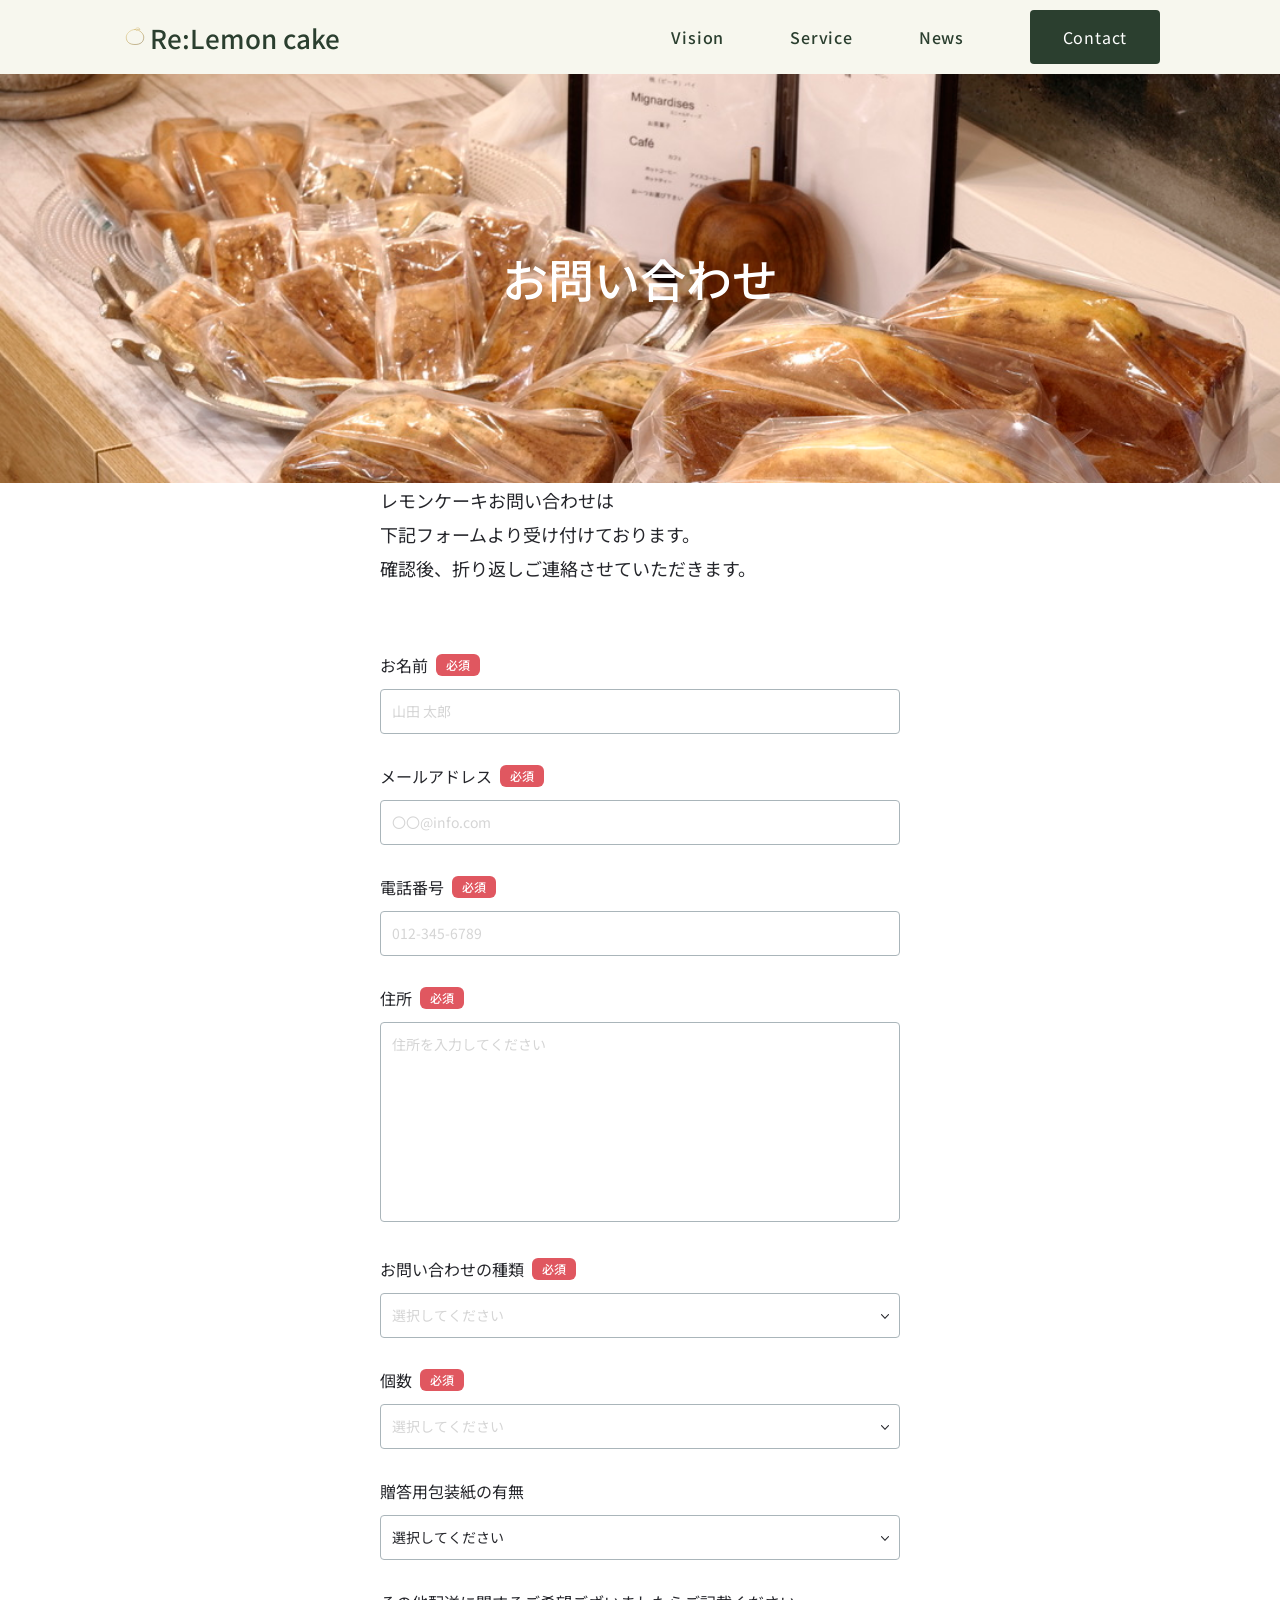
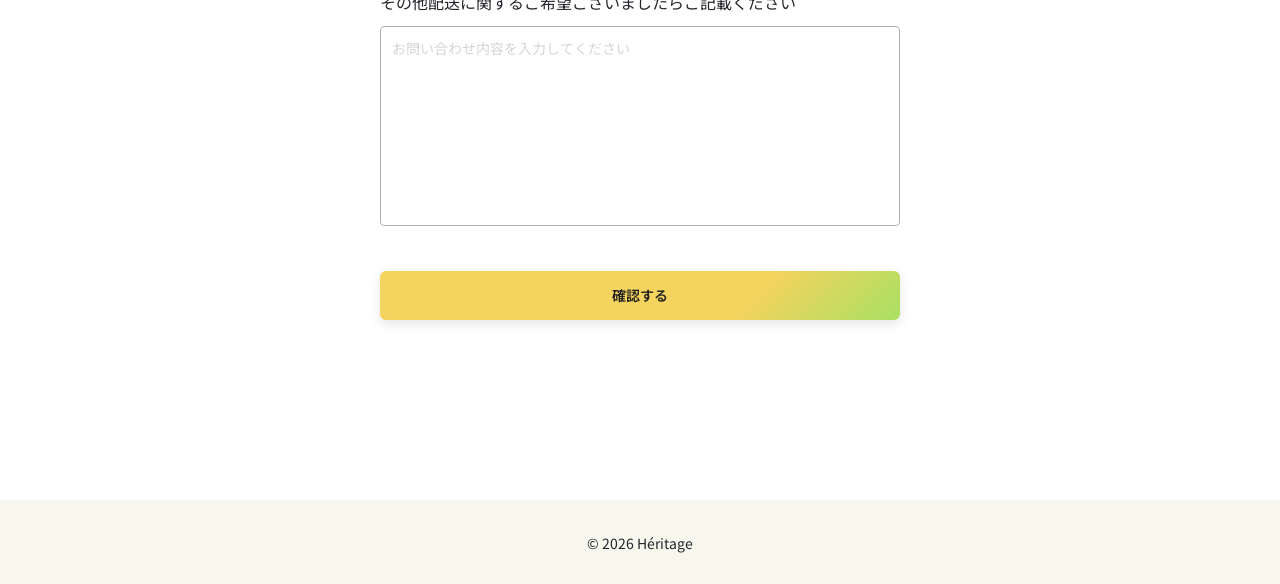
==== commit 9cf8c1f0: "3/21" ====
--- a/index.html
+++ b/index.html
@@ -1,4 +1,4 @@
-<!DOCTYPE html>
+<!doctype html>
 <html lang="ja">
   <head>
     <meta name="robots" content="noindex,nofollow" />
@@ -15,7 +15,10 @@
     <!-- ogp -->
     <meta property="og:title" content="レモンケーキ | お問い合わせ" />
     <meta property="og:type" content="website" />
-    <meta property="og:url" content="https://contact-form-kenchan-cake.vercel.app/" />
+    <meta
+      property="og:url"
+      content="https://contact-form-kenchan-cake.vercel.app/"
+    />
     <meta
       property="og:image"
       content="https://contact-form-kenchan-cake.vercel.app/images/ogp-img.jpg"
@@ -56,14 +59,14 @@
 
   <body>
     <header class="header js-header">
-       <div class="header__inner">
-         <img
-        src="./images/logo.svg"
-        alt=""
-        class="header__logo"
-        loading="lazy"
-      />
-        <h1 class="header__name">kenchan cake</h1>
+      <div class="header__inner">
+        <img
+          src="./images/lemon_logo_ultra_minimal.svg"
+          alt=""
+          class="header__logo"
+          loading="lazy"
+        />
+        <h1 class="header__name">Re:Lemon cake</h1>
         <nav class="header__nav md-none">
           <ul class="header__items">
             <li class="header__item">
@@ -77,7 +80,9 @@
             </li>
           </ul>
         </nav>
-        <a href="#contact" class="header__contact contact-button md-none">Contact</a>
+        <a href="#contact" class="header__contact contact-button md-none"
+          >Contact</a
+        >
       </div>
     </header>
 
@@ -100,7 +105,9 @@
             <a href="#news" class="drawer-menu__link">News</a>
           </li>
         </ul>
-        <a href="#contact" class="drawer-menu__contact contact-button">Contact</a>
+        <a href="#contact" class="drawer-menu__contact contact-button"
+          >Contact</a
+        >
       </div>
     </div>
 
@@ -135,15 +142,15 @@
             </div>
             <div class="contact__item">
               <div class="contact__label">
-                <label for="mail" class="contact__label-text"
-                  > メールアドレス</label
+                <label for="mail" class="contact__label-text">
+                  メールアドレス</label
                 >
                 <span class="contact__required">必須</span>
               </div>
               <input
                 type="email"
                 id="mail"
-                name="email"
+                name="mail"
                 class="contact__input"
                 placeholder="〇〇@info.com"
                 required
@@ -151,9 +158,7 @@
             </div>
             <div class="contact__item">
               <div class="contact__label">
-                <label for="mail" class="contact__label-text"
-                  > 電話番号</label
-                >
+                <label for="mail" class="contact__label-text"> 電話番号</label>
                 <span class="contact__required">必須</span>
               </div>
               <input
@@ -168,9 +173,7 @@
 
             <div class="contact__item">
               <div class="contact__label">
-                <label for="contents" class="contact__label-text"
-                  >住所</label
-                >
+                <label for="contents" class="contact__label-text">住所</label>
                 <span class="contact__required">必須</span>
               </div>
               <textarea
@@ -190,9 +193,16 @@
                 <span class="contact__required">必須</span>
               </div>
               <div class="contact__select-wrap">
-                <select class="contact__select" id="type" required>
+                <select
+                  class="contact__select"
+                  id="type"
+                  name="inquiryType"
+                  required
+                >
                   <option value="">選択してください</option>
-                  <option value="レモンケーキのご注文">レモンケーキのご注文</option>
+                  <option value="レモンケーキのご注文">
+                    レモンケーキのご注文
+                  </option>
                   <option value="他のお菓子について">他のお菓子について</option>
                   <option value="その他">その他</option>
                 </select>
@@ -201,13 +211,16 @@
 
             <div class="contact__item">
               <div class="contact__label">
-                <label for="type" class="contact__label-text"
-                  >個数</label
-                >
+                <label for="type" class="contact__label-text">個数</label>
                 <span class="contact__required">必須</span>
               </div>
               <div class="contact__select-wrap">
-                <select class="contact__select" id="type" name="type" required>
+                <select
+                  class="contact__select"
+                  id="quantity"
+                  name="quantity"
+                  required
+                >
                   <option value="">選択してください</option>
                   <option value="1">1</option>
                   <option value="2">2</option>
@@ -229,7 +242,7 @@
                 <!-- <span class="contact__required">必須</span> -->
               </div>
               <div class="contact__select-wrap">
-                <select class="contact__select" id="type" name="type" >
+                <select class="contact__select" id="wrap" name="wrap">
                   <option value="">選択してください</option>
                   <option value="のし紙">のし紙</option>
                   <option value="包装紙">包装紙</option>
@@ -247,19 +260,20 @@
               </div>
               <textarea
                 class="contact__textarea"
-                id="contents"
+                id="message"
+                name="message"
                 placeholder="お問い合わせ内容を入力してください"
               ></textarea>
             </div>
 
-            <button class="contact__button" type="submit" >送信する</button>
+            <button class="contact__button" type="submit">確認する</button>
           </form>
         </div>
       </div>
     </main>
 
     <footer class="footer">
-      <small class="footer__copyright">&copy; 2026 Kenchan cake</small>
+      <small class="footer__copyright">&copy; 2026 Héritage</small>
     </footer>
   </body>
 </html>
--- a/sass/style.css
+++ b/sass/style.css
@@ -348,7 +348,7 @@
     background-image: url(../images/FVimg-sp.jpg);
     background-size: cover;
     background-position: center;
-    aspect-ratio: 280/80;
+    /* aspect-ratio: 280/80; */
   }
 }
 
@@ -526,7 +526,7 @@
   font-size: 16px;
   font-weight: 700;
   border-radius: 6px;
-  background-color: #e9c46a;
+  background-color: #6bbf59;
   color: #fff;
   padding: 15.5px 12px;
   margin-top: 40px;
@@ -718,6 +718,97 @@
   }
 }
 
+/* thanks page */
+
+.thanks__inner {
+  max-width: 600px;
+  margin: 0 auto;
+  padding: 60px 20px;
+  text-align: center;
+}
+.thanks__title {
+  font-size: 28px;
+  font-weight: 700;
+  margin-bottom: 16px;
+}
+
+.thanks__inner p {
+  font-size: 14px;
+  line-height: 1.8;
+  color: #555;
+}
+
+.thanks__flow {
+  margin-top: 32px;
+  padding: 20px;
+  background: #f8f8f8;
+  border-radius: 8px;
+  text-align: left;
+}
+
+.thanks__flow p {
+  font-weight: 600;
+  margin-bottom: 10px;
+}
+
+.thanks__flow ul {
+  padding-left: 16px;
+}
+
+.thanks__flow li {
+  margin-bottom: 6px;
+  font-size: 14px;
+}
+
+.thanks__message {
+  margin-top: 40px;
+  font-size: 16px;
+  line-height: 2;
+  color: #222;
+}
+
+.thanks__actions {
+  margin-top: 40px;
+  display: flex;
+  flex-direction: column;
+  gap: 12px;
+}
+
+.contact__button {
+  display: inline-block;
+  padding: 14px;
+  border-radius: 6px;
+  font-size: 14px;
+  text-decoration: none;
+
+  background: linear-gradient(135deg, #f4d35e 0%, #f4d35e 70%, #a8e063 100%);
+
+  color: #222;
+  font-weight: 600;
+  box-shadow: 0 4px 12px rgba(0, 0, 0, 0.1);
+
+  transition: all 0.3s ease;
+}
+.contact__button:hover {
+  transform: translateY(-3px);
+  filter: brightness(0.95);
+}
+
+.thanks__inner {
+  animation: fadeIn 0.6s ease;
+}
+
+@keyframes fadeIn {
+  from {
+    opacity: 0;
+    transform: translateY(10px);
+  }
+  to {
+    opacity: 1;
+    transform: translateY(0);
+  }
+}
+
 @media screen and (max-width: 768px) {
   .md-none {
     display: none;
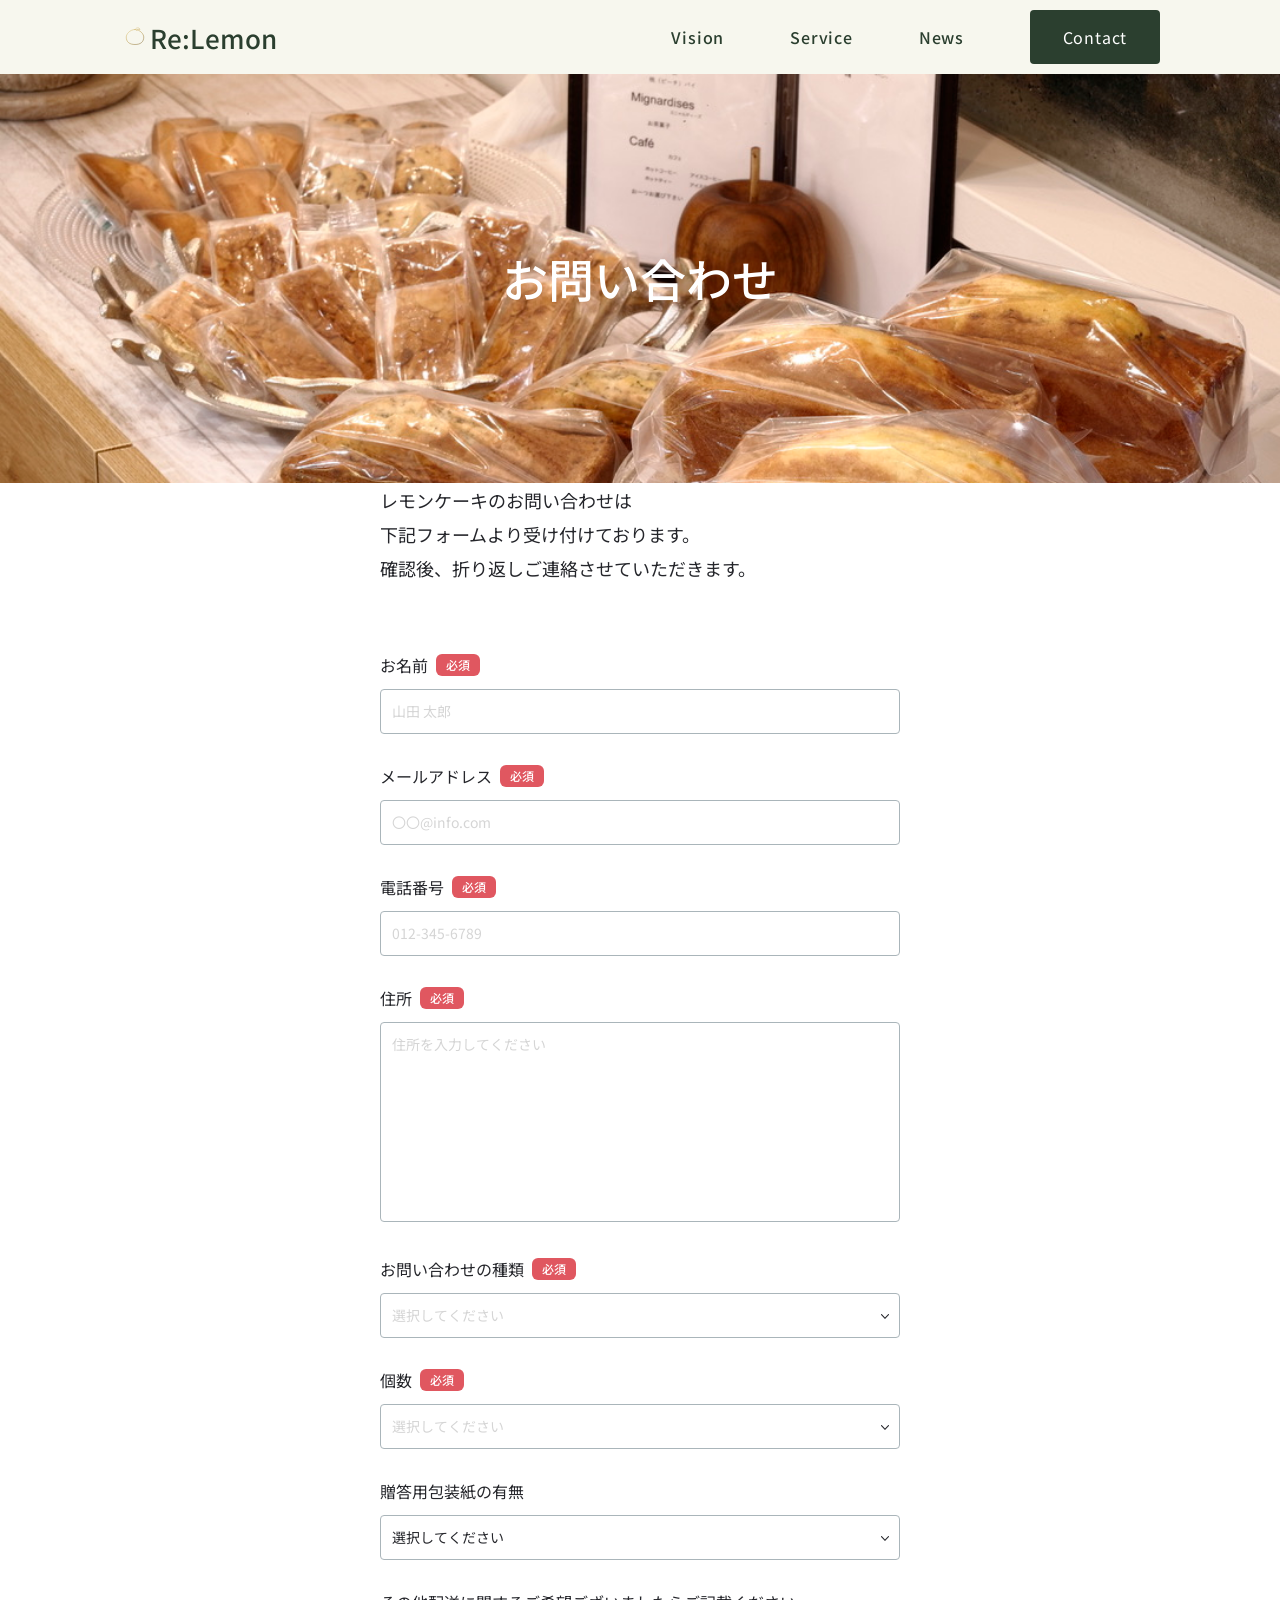
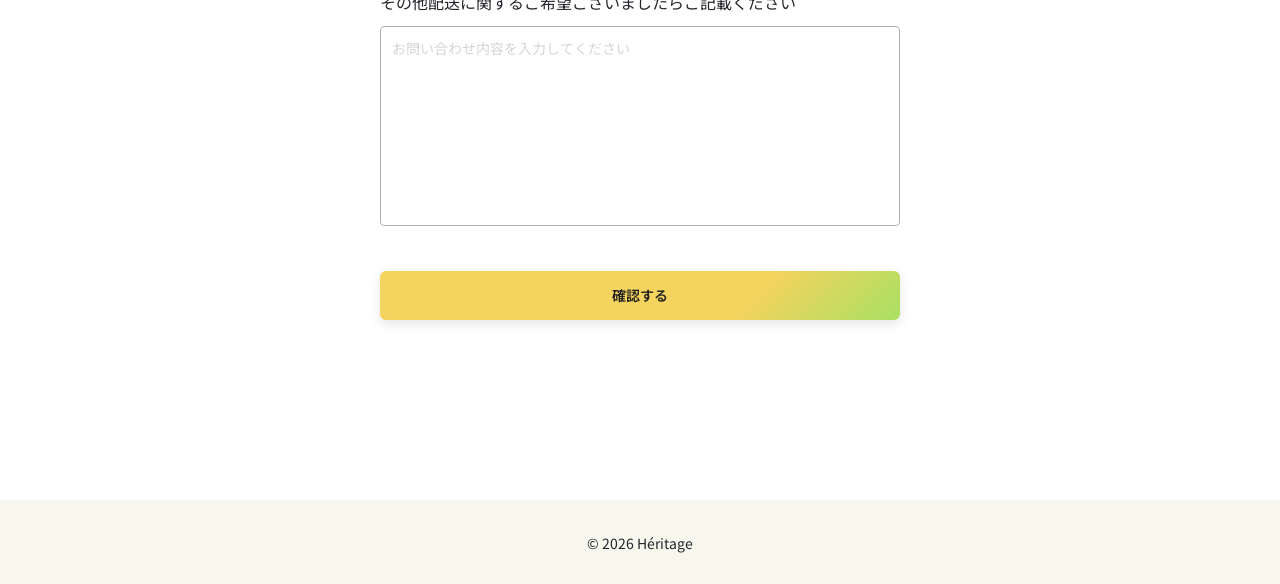
==== commit a5fcc0d5: "3/22" ====
--- a/index.html
+++ b/index.html
@@ -41,8 +41,8 @@
     />
 
     <!-- ファーストビューの背景画像を先に読み込む -->
-    <link rel="preload" as="image" href="./images/fv-img.jpg" />
-    <link rel="preload" as="image" href="./images/fv-img-sp.jpg" />
+    <link rel="preload" as="image" href="./images/Lemon-cake.jpeg" />
+    <link rel="preload" as="image" href="./images/Lemon-cake.jpeg" />
 
     <!-- css -->
     <link rel="stylesheet" href="./sass/style.css" />
@@ -66,7 +66,7 @@
           class="header__logo"
           loading="lazy"
         />
-        <h1 class="header__name">Re:Lemon cake</h1>
+        <h1 class="header__name">Re:Lemon</h1>
         <nav class="header__nav md-none">
           <ul class="header__items">
             <li class="header__item">
@@ -121,7 +121,7 @@
       <div class="contact">
         <div class="contact__inner">
           <p class="contact__text">
-            レモンケーキお問い合わせは<br />
+            レモンケーキのお問い合わせは<br />
             下記フォームより受け付けております。<br />
             確認後、折り返しご連絡させていただきます。
           </p>
